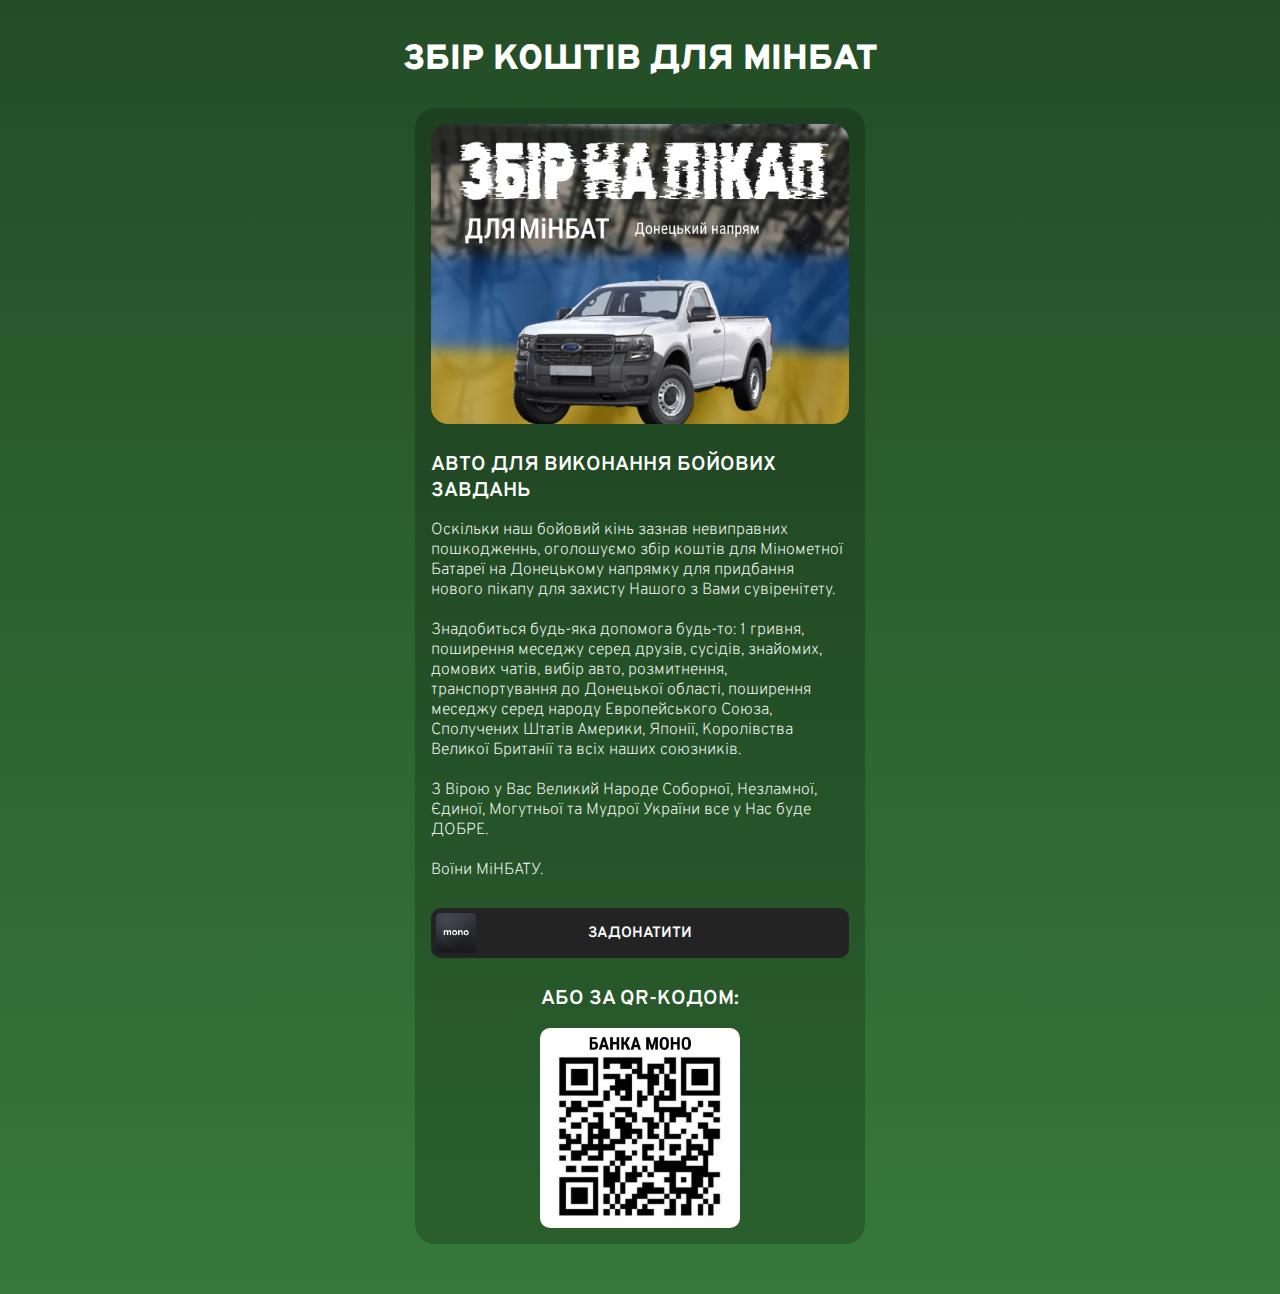
==== index.html @ 29daf2d7 "init" ====
<!DOCTYPE html>
<html lang="uk">
  <head>
    <meta charset="UTF-8" />
    <meta name="viewport" content="width=device-width, initial-scale=1.0" />
    <link rel="preconnect" href="https://fonts.googleapis.com" />
    <link rel="preconnect" href="https://fonts.gstatic.com" crossorigin />
    <link
      href="https://fonts.googleapis.com/css2?family=Overpass:ital,wght@0,100..900;1,100..900&display=swap"
      rel="stylesheet"
    />

    <link
      rel="apple-touch-icon"
      sizes="180x180"
      href="./assets/icons/favicon/apple-touch-icon.png"
    />
    <link
      rel="icon"
      type="image/png"
      sizes="32x32"
      href="./assets/icons/favicon/favicon-32x32.png"
    />
    <link
      rel="icon"
      type="image/png"
      sizes="16x16"
      href="./assets/icons/favicon/favicon-16x16.png"
    />
    <link rel="manifest" href="./assets/icons/favicon/site.webmanifest" />
    <link
      rel="mask-icon"
      href="./assets/icons/favicon/safari-pinned-tab.svg"
      color="#5bbad5"
    />
    <meta name="msapplication-TileColor" content="#da532c" />
    <meta name="theme-color" content="#ffffff" />

    <link rel="stylesheet" href="./styles/styles.css" />

    <title>Збір коштів для МінБАТ</title>
  </head>
  <body>
    <main>
      <section class="fundraisers">
        <div class="container">
          <h1 class="fundraisers-header">Збір коштів для МіНБАТ</h1>

          <ul class="fundraisers-list">
            <li class="fundraisers-item">
              <div class="item-body">
                <div class="item-image-wrapper">
                  <img
                    src="./assets/images/pickup/pickup-fund-new.jpg"
                    alt="car"
                    class="item-image"
                  />
                </div>
                <h2 class="item-header">Авто для виконання бойових завдань</h2>
                <p class="item-description">
                  Оскільки наш бойовий кінь зазнав невиправних пошкодженнь,
                  оголошуємо збір коштів для Мінометної Батареї на Донецькому
                  напрямку для придбання нового пікапу для захисту Нашого з Вами
                  сувіренітету. <br /><br />
                  Знадобиться будь-яка допомога будь-то: 1 гривня, поширення
                  меседжу серед друзів, сусідів, знайомих, домових чатів, вибір
                  авто, розмитнення, транспортування до Донецької області,
                  поширення меседжу серед народу Европейського Союза, Сполучених
                  Штатів Америки, Японії, Королівства Великої Британії та всіх
                  наших союзників. <br /><br />З Вірою у Вас Великий Народе
                  Соборної, Незламної, Єдиної, Могутньої та Мудрої України все у
                  Нас буде ДОБРЕ. <br /><br />
                  Воїни МіНБАТУ.
                </p>
                <div class="item-donate">
                  <a
                    href="https://send.monobank.ua/jar/82yzZ2Q9Rf"
                    class="mono-donate"
                    target="_blank"
                    rel="noopener noreferrer"
                  >
                    <img
                      src="./assets/images/monobang_acquiring.png"
                      alt="monobank logo"
                    />

                    <span>Задонатити</span>
                  </a>
                  <h3 class="item-donate-title">Або за QR-кодом:</h3>
                  <img
                    src="./assets/images/pickup/qr-code-mono-pickup.jpg"
                    alt="qr-code"
                    class="qr-code"
                  />
                </div>
              </div>
              <div class="item-footer"></div>
            </li>
          </ul>
        </div>
      </section>
    </main>
  </body>
</html>
---- styles/styles.css ----
@import url("./reset.css");

body {
  font-family: "Overpass", sans-serif;
  background: linear-gradient(#234d26, #36793a);
  color: white;
}

.container {
  max-width: 100%;
  margin: 0 auto;
  padding: 0 15px;
}

.fundraisers-header {
  margin: 38px 0 26px 0;
  text-align: center;
  font-size: 35px;
  font-weight: 900;
  text-transform: uppercase;
}

.fundraisers-list {
  margin-bottom: 50px;
}

.fundraisers-item {
  background-color: rgba(0, 0, 0, 0.2);
  border-radius: 20px;
  padding: 16px 16px;

  max-width: 450px;
  margin: 0 auto;
}

.item-header {
  font-weight: 600;
  font-size: 20px;
  margin-top: 28px;
  margin-bottom: 16px;
  text-transform: uppercase;
}

.item-image-wrapper {
  height: 300px;
  margin: 0 auto;
}

.item-image {
  border-radius: 17px;
  width: 100%;
  height: 100%;
  object-fit: cover;
}

.item-description {
  font-size: 16px;
  font-weight: 200;
}

.item-donate {
  font-size: 20px;
  display: flex;
  flex-direction: column;
  justify-content: center;
  align-items: center;
}

.item-donate-title {
  font-weight: 600;
  font-size: 20px;
  margin-top: 28px;
  margin-bottom: 16px;
  text-transform: uppercase;
}

.mono-donate {
  margin-top: 28px;

  width: 100%;
  height: 50px;
  font-size: 16px;

  background-color: #232323;
  border-radius: 10px;
  padding: 5px;

  position: relative;
}

.mono-donate span {
  position: absolute;
  top: 50%;
  left: 50%;

  transform: translateX(-50%) translateY(-50%);

  text-transform: uppercase;
  font-weight: 600;
  font-size: 15px;
}

.mono-donate img {
  width: 40px;
  height: 40px;
}

.qr-code {
  width: 200px;
  height: 200px;
  border-radius: 10px;
}
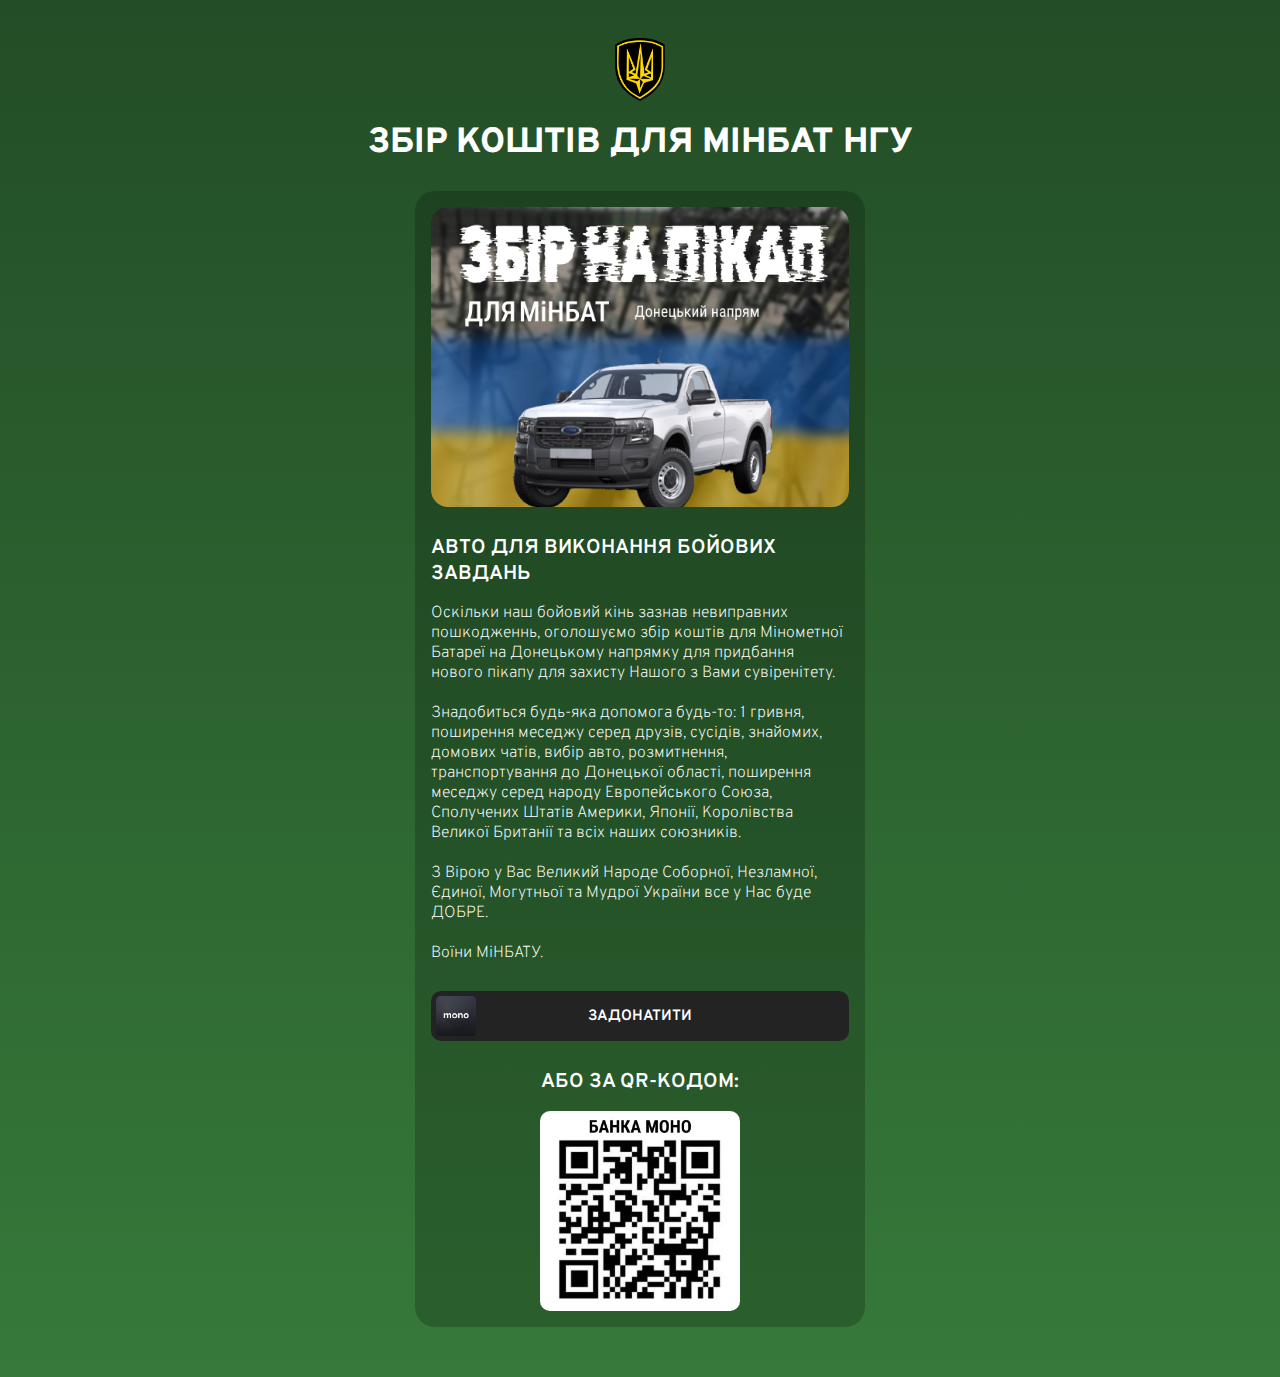
==== commit c2644284: "feature: adds schevron at page and open graph meta-tags" ====
--- a/index.html
+++ b/index.html
@@ -36,6 +36,36 @@
     <meta name="msapplication-TileColor" content="#da532c" />
     <meta name="theme-color" content="#ffffff" />
 
+    <meta property="og:title" content="Збір коштів для МіНБАТ НГУ" />
+    <meta property="og:type" content="website" />
+    <meta
+      property="og:url"
+      content="https://yura33-dev.github.io/fundraising-minbat/"
+    />
+    <meta
+      property="og:description"
+      content="Збираємо кошти на автівку для виконання бойових завдань на донецькому напрямку"
+    />
+    <meta
+      property="og:image"
+      content="./assets/images/pickup/pickup-fund-new.jpg"
+    />
+
+    <meta property="twitter:card" content="summary_large_image" />
+    <meta
+      property="twitter:url"
+      content="https://yura33-dev.github.io/fundraising-minbat/"
+    />
+    <meta property="twitter:title" content="Збір коштів для МіНБАТ НГУ" />
+    <meta
+      property="twitter:description"
+      content="Збираємо кошти на автівку для виконання бойових завдань на донецькому напрямку"
+    />
+    <meta
+      property="twitter:image"
+      content="./assets/images/pickup/pickup-fund-new.jpg"
+    />
+
     <link rel="stylesheet" href="./styles/styles.css" />
 
     <title>Збір коштів для МінБАТ</title>
@@ -44,7 +74,12 @@
     <main>
       <section class="fundraisers">
         <div class="container">
-          <h1 class="fundraisers-header">Збір коштів для МіНБАТ</h1>
+          <img
+            src="./assets/images/schevron-4-brigada.png"
+            alt="шеврон четвертої бригади НГУ Рубіж"
+            class="fundraisers-schevron"
+          />
+          <h1 class="fundraisers-header">Збір коштів для МіНБАТ НГУ</h1>
 
           <ul class="fundraisers-list">
             <li class="fundraisers-item">
--- a/styles/styles.css
+++ b/styles/styles.css
@@ -12,11 +12,16 @@
   padding: 0 15px;
 }
 
+.fundraisers-schevron {
+  margin: 38px auto 20px auto;
+  width: 50px;
+}
+
 .fundraisers-header {
-  margin: 38px 0 26px 0;
+  margin-bottom: 26px;
   text-align: center;
   font-size: 35px;
-  font-weight: 900;
+  font-weight: 800;
   text-transform: uppercase;
 }
 
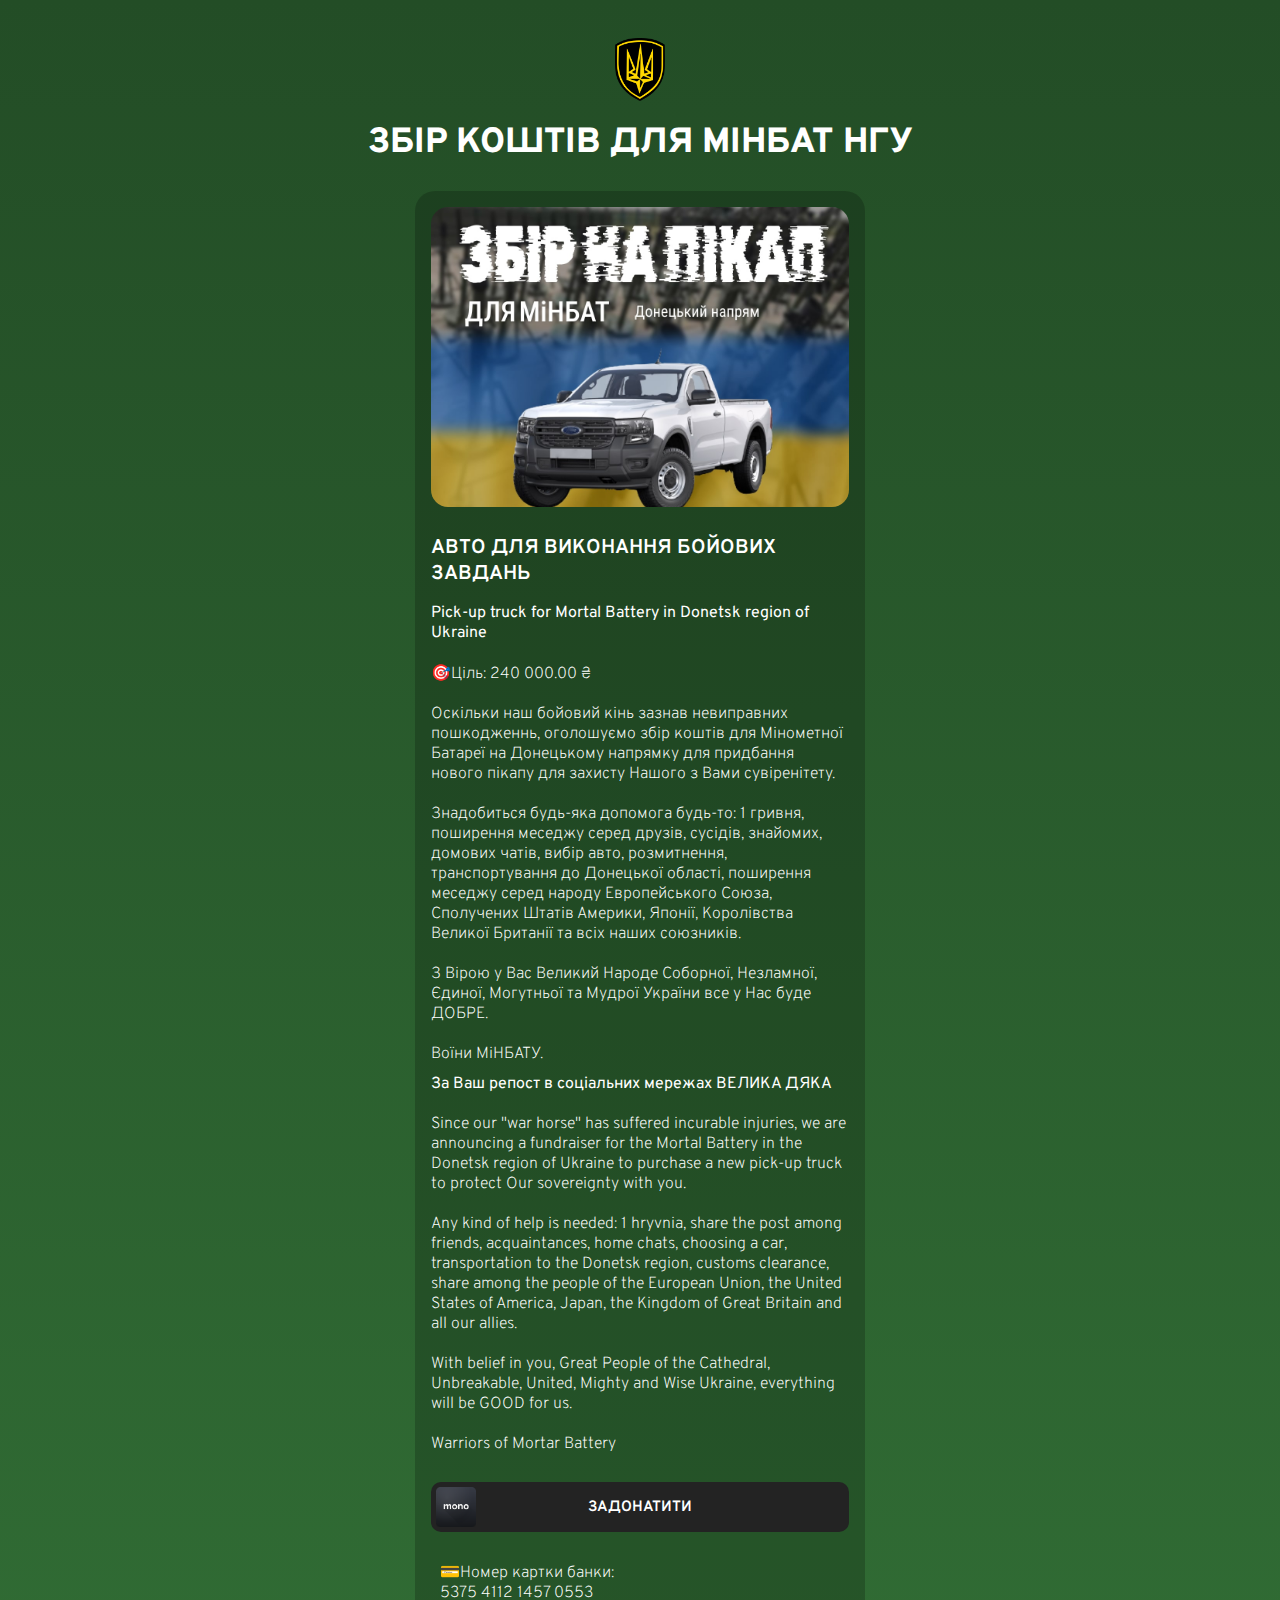
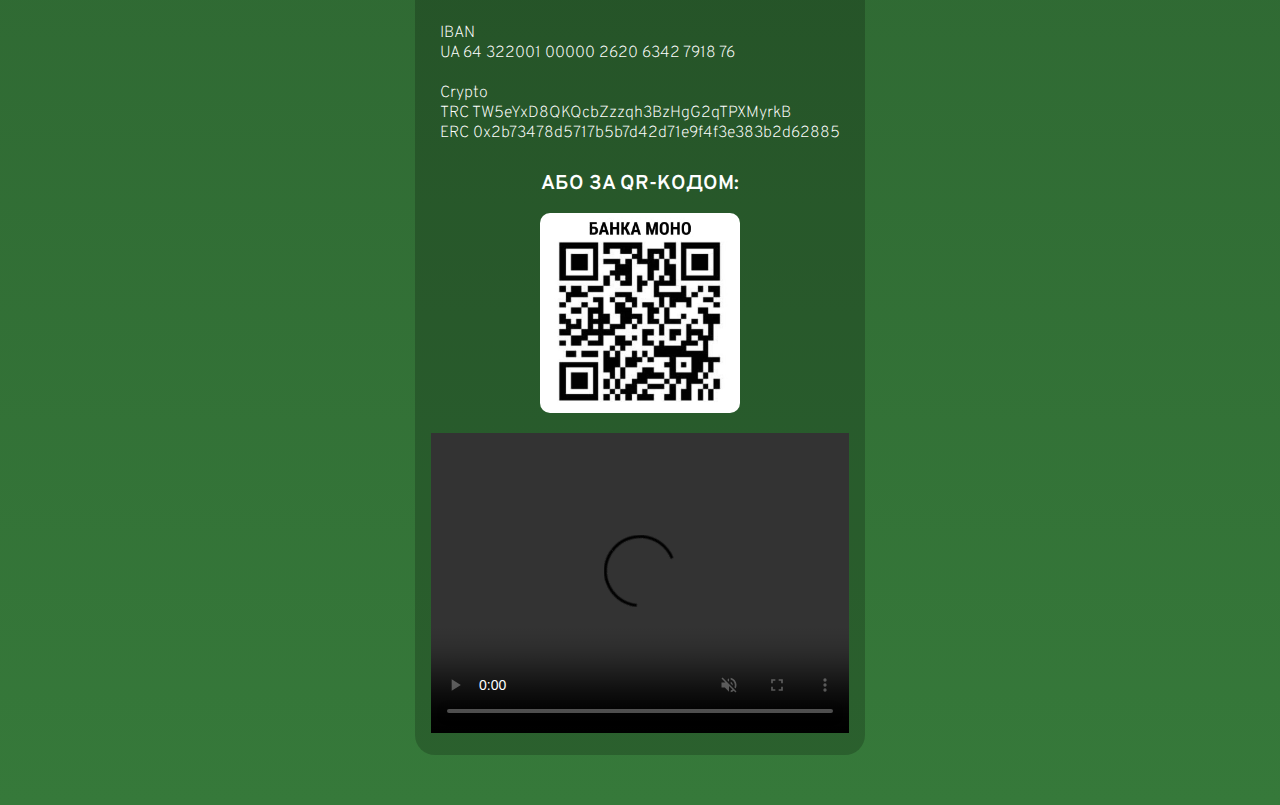
==== commit a6801d54: "refactor: changes in text and styles, also adds a video" ====
--- a/index.html
+++ b/index.html
@@ -92,7 +92,9 @@
                   />
                 </div>
                 <h2 class="item-header">Авто для виконання бойових завдань</h2>
+                Pick-up truck for Mortal Battery in Donetsk region of Ukraine
                 <p class="item-description">
+                  🎯Ціль: 240 000.00 ₴ <br /><br />
                   Оскільки наш бойовий кінь зазнав невиправних пошкодженнь,
                   оголошуємо збір коштів для Мінометної Батареї на Донецькому
                   напрямку для придбання нового пікапу для захисту Нашого з Вами
@@ -107,6 +109,29 @@
                   Нас буде ДОБРЕ. <br /><br />
                   Воїни МіНБАТУ.
                 </p>
+                <span class="item-repost"
+                  >За Ваш репост в соціальних мережах ВЕЛИКА ДЯКА</span
+                >
+                <p class="item-description-eng">
+                  Since our "war horse" has suffered incurable injuries, we are
+                  announcing a fundraiser for the Mortal Battery in the Donetsk
+                  region of Ukraine to purchase a new pick-up truck to protect
+                  Our sovereignty with you.<br /><br />
+
+                  Any kind of help is needed: 1 hryvnia, share the post among
+                  friends, acquaintances, home chats, choosing a car,
+                  transportation to the Donetsk region, customs clearance, share
+                  among the people of the European Union, the United States of
+                  America, Japan, the Kingdom of Great Britain and all our
+                  allies.<br /><br />
+
+                  With belief in you, Great People of the Cathedral,
+                  Unbreakable, United, Mighty and Wise Ukraine, everything will
+                  be GOOD for us.
+                  <br /><br />
+                  Warriors of Mortar Battery
+                </p>
+
                 <div class="item-donate">
                   <a
                     href="https://send.monobank.ua/jar/82yzZ2Q9Rf"
@@ -121,12 +146,31 @@
 
                     <span>Задонатити</span>
                   </a>
+                  <p class="item-description crypto-donate">
+                    💳Номер картки банки:<br />
+                    5375 4112 1457 0553<br /><br />
+                    IBAN<br />
+                    UA 64 322001 00000 2620 6342 7918 76<br /><br />
+                    Crypto<br />
+                    TRC TW5eYxD8QKQcbZzzqh3BzHgG2qTPXMyrkB<br />
+                    ERC 0x2b73478d5717b5b7d42d71e9f4f3e383b2d62885
+                  </p>
                   <h3 class="item-donate-title">Або за QR-кодом:</h3>
                   <img
                     src="./assets/images/pickup/qr-code-mono-pickup.jpg"
                     alt="qr-code"
                     class="qr-code"
                   />
+                </div>
+
+                <div class="video-wrapper">
+                  <video
+                    src="./assets/video/pickup-minbat.mp4"
+                    autoplay="true"
+                    controls
+                    muted="true"
+                    preload="auto"
+                  ></video>
                 </div>
               </div>
               <div class="item-footer"></div>
--- a/styles/styles.css
+++ b/styles/styles.css
@@ -58,9 +58,16 @@
   object-fit: cover;
 }
 
-.item-description {
+.item-description,
+.item-description-eng {
   font-size: 16px;
   font-weight: 200;
+  margin-top: 20px;
+}
+
+.item-repost {
+  display: block;
+  margin-top: 10px;
 }
 
 .item-donate {
@@ -110,8 +117,22 @@
   height: 40px;
 }
 
+.crypto-donate {
+  margin-top: 30px;
+}
+
 .qr-code {
   width: 200px;
   height: 200px;
   border-radius: 10px;
 }
+
+.video-wrapper {
+  margin-top: 20px;
+}
+
+.video-wrapper video {
+  width: 100%;
+  height: 300px;
+  object-fit: cover;
+}
